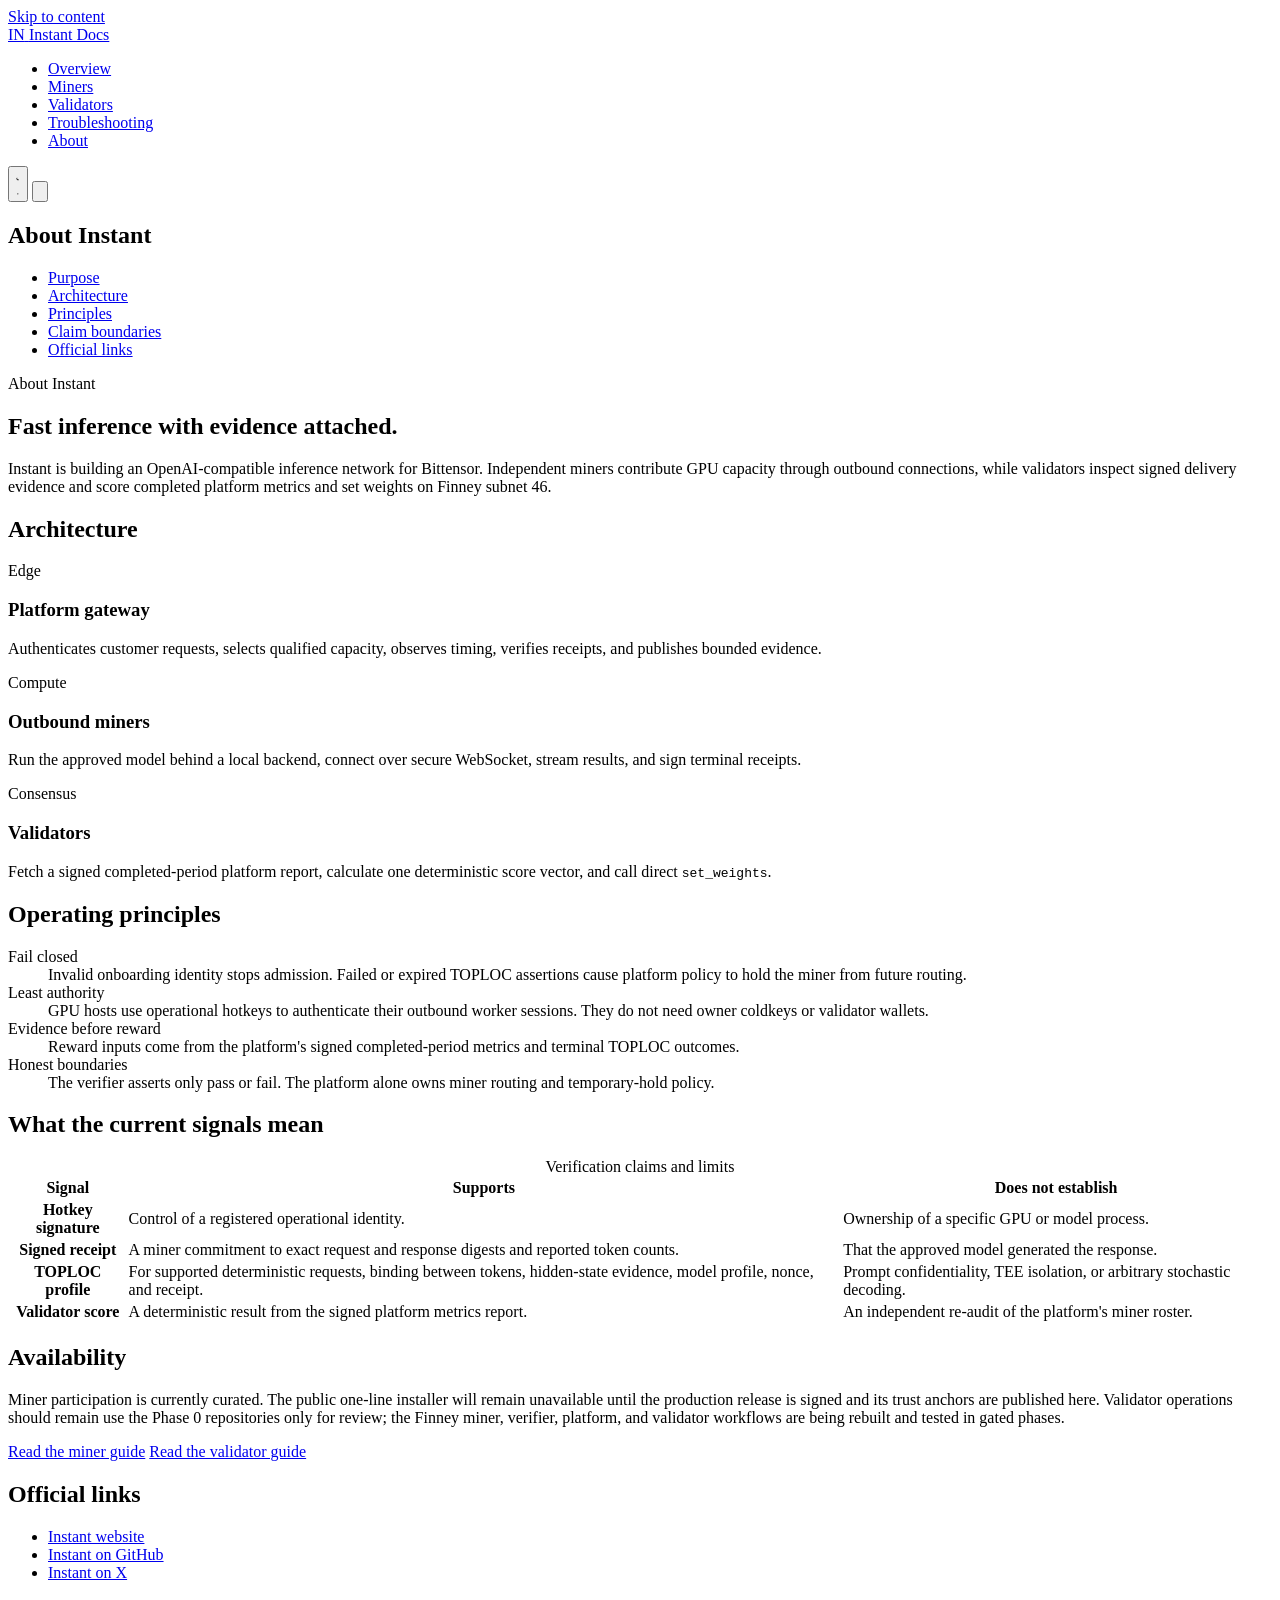
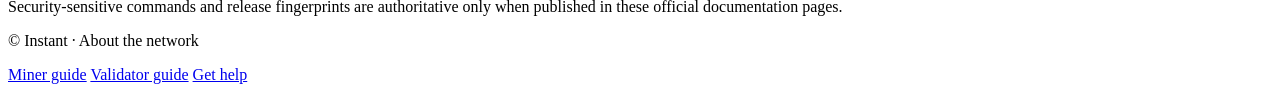
==== site/about/index.html @ 45af20dd "docs: publish MVP architecture guides" ====
<!doctype html>
<html lang="en">
  <head>
    <meta charset="utf-8">
    <meta name="viewport" content="width=device-width, initial-scale=1">
    <meta name="description" content="What Instant builds, how its inference network works, and what its verification signals do and do not prove.">
    <meta name="robots" content="index, follow">
    <meta id="theme-color" name="theme-color" content="#d9e0e9">
    <title>About Instant · Instant Docs</title>
    <link rel="canonical" href="https://instantsubnet.com/docs/about/">
    <link rel="icon" type="image/svg+xml" href="/docs/assets/favicon.svg">
    <link rel="stylesheet" href="/docs/assets/docs.css">
    <script src="/docs/assets/docs.js" defer></script>
  </head>
  <body>
    <a class="skip-link" href="/docs/about/#main-content">Skip to content</a>
    <header class="docs-header">
      <div class="docs-header-inner">
        <a class="docs-brand" href="/docs/" aria-label="Instant documentation home">
          <span class="docs-brand-mark" aria-hidden="true">IN</span>
          <span>Instant Docs</span>
        </a>
        <nav class="docs-nav" id="docs-nav" aria-label="Primary navigation">
          <ul>
            <li><a href="/docs/">Overview</a></li>
            <li><a href="/docs/miners/">Miners</a></li>
            <li><a href="/docs/validators/">Validators</a></li>
            <li><a href="/docs/troubleshooting/">Troubleshooting</a></li>
            <li><a href="/docs/about/" aria-current="page">About</a></li>
          </ul>
        </nav>
        <button class="theme-toggle" id="theme-toggle" type="button" aria-label="Switch theme">
          <svg class="theme-moon" viewBox="0 0 24 24" aria-hidden="true"><path d="M20 15.4A8.5 8.5 0 0 1 8.6 4 8.5 8.5 0 1 0 20 15.4Z"/></svg>
          <svg class="theme-sun" viewBox="0 0 24 24" aria-hidden="true"><circle cx="12" cy="12" r="3.5"/><path d="M12 2v2M12 20v2M4.9 4.9l1.4 1.4M17.7 17.7l1.4 1.4M2 12h2M20 12h2M4.9 19.1l1.4-1.4M17.7 6.3l1.4-1.4"/></svg>
        </button>
        <button class="docs-menu-toggle" id="docs-menu-toggle" type="button" aria-controls="docs-nav" aria-expanded="false" aria-label="Open documentation menu">
          <svg viewBox="0 0 24 24" aria-hidden="true"><path d="M4 7h16M4 12h16M4 17h16"/></svg>
        </button>
      </div>
    </header>

    <main class="docs-main" id="main-content">
      <aside class="docs-sidebar" aria-label="On this page">
        <h2>About Instant</h2>
        <nav aria-label="Page sections">
          <ul>
            <li><a href="/docs/about/#purpose">Purpose</a></li>
            <li><a href="/docs/about/#architecture">Architecture</a></li>
            <li><a href="/docs/about/#principles">Principles</a></li>
            <li><a href="/docs/about/#claims">Claim boundaries</a></li>
            <li><a href="/docs/about/#links">Official links</a></li>
          </ul>
        </nav>
      </aside>

      <article class="docs-content">
        <header class="page-header" id="purpose">
          <p class="eyebrow">About Instant</p>
          <h1>Fast inference with evidence attached.</h1>
          <p class="lede">
            Instant is building an OpenAI-compatible inference network for
            Bittensor. Independent miners contribute GPU capacity through outbound
            connections, while validators inspect signed delivery evidence and
            score completed platform metrics and set weights on Finney subnet 46.
          </p>
        </header>

        <section id="architecture" aria-labelledby="architecture-title">
          <h2 id="architecture-title">Architecture</h2>
          <div class="card-grid">
            <article class="card">
              <p class="eyebrow">Edge</p>
              <h3>Platform gateway</h3>
              <p>Authenticates customer requests, selects qualified capacity, observes timing, verifies receipts, and publishes bounded evidence.</p>
            </article>
            <article class="card">
              <p class="eyebrow">Compute</p>
              <h3>Outbound miners</h3>
              <p>Run the approved model behind a local backend, connect over secure WebSocket, stream results, and sign terminal receipts.</p>
            </article>
            <article class="card">
              <p class="eyebrow">Consensus</p>
              <h3>Validators</h3>
              <p>Fetch a signed completed-period platform report, calculate one deterministic score vector, and call direct <code>set_weights</code>.</p>
            </article>
          </div>
        </section>

        <section id="principles" aria-labelledby="principles-title">
          <h2 id="principles-title">Operating principles</h2>
          <dl class="principle-list">
            <div>
              <dt>Fail closed</dt>
              <dd>Invalid onboarding identity stops admission. Failed or expired TOPLOC assertions cause platform policy to hold the miner from future routing.</dd>
            </div>
            <div>
              <dt>Least authority</dt>
              <dd>GPU hosts use operational hotkeys to authenticate their outbound worker sessions. They do not need owner coldkeys or validator wallets.</dd>
            </div>
            <div>
              <dt>Evidence before reward</dt>
              <dd>Reward inputs come from the platform's signed completed-period metrics and terminal TOPLOC outcomes.</dd>
            </div>
            <div>
              <dt>Honest boundaries</dt>
              <dd>The verifier asserts only pass or fail. The platform alone owns miner routing and temporary-hold policy.</dd>
            </div>
          </dl>
        </section>

        <section id="claims" aria-labelledby="claims-title">
          <h2 id="claims-title">What the current signals mean</h2>
          <div class="table-wrap">
            <table>
              <caption>Verification claims and limits</caption>
              <thead>
                <tr><th scope="col">Signal</th><th scope="col">Supports</th><th scope="col">Does not establish</th></tr>
              </thead>
              <tbody>
                <tr><th scope="row">Hotkey signature</th><td>Control of a registered operational identity.</td><td>Ownership of a specific GPU or model process.</td></tr>
                <tr><th scope="row">Signed receipt</th><td>A miner commitment to exact request and response digests and reported token counts.</td><td>That the approved model generated the response.</td></tr>
                <tr><th scope="row">TOPLOC profile</th><td>For supported deterministic requests, binding between tokens, hidden-state evidence, model profile, nonce, and receipt.</td><td>Prompt confidentiality, TEE isolation, or arbitrary stochastic decoding.</td></tr>
                <tr><th scope="row">Validator score</th><td>A deterministic result from the signed platform metrics report.</td><td>An independent re-audit of the platform's miner roster.</td></tr>
              </tbody>
            </table>
          </div>
        </section>

        <section aria-labelledby="availability-title">
          <h2 id="availability-title">Availability</h2>
          <p>
            Miner participation is currently curated. The public one-line installer
            will remain unavailable until the production release is signed and its
            trust anchors are published here. Validator operations should remain
            use the Phase 0 repositories only for review; the Finney miner, verifier,
            platform, and validator workflows are being rebuilt and tested in gated phases.
          </p>
          <div class="actions">
            <a class="button button--primary" href="/docs/miners/">Read the miner guide</a>
            <a class="button" href="/docs/validators/">Read the validator guide</a>
          </div>
        </section>

        <section id="links" aria-labelledby="links-title">
          <h2 id="links-title">Official links</h2>
          <ul class="link-list">
            <li><a href="https://instantsubnet.com" rel="noopener noreferrer">Instant website</a></li>
            <li><a href="https://github.com/instant-subnet" rel="noopener noreferrer">Instant on GitHub</a></li>
            <li><a href="https://x.com/instantsubnet" rel="noopener noreferrer">Instant on X</a></li>
          </ul>
          <p>Security-sensitive commands and release fingerprints are authoritative only when published in these official documentation pages.</p>
        </section>
      </article>
    </main>

    <footer class="docs-footer">
      <div class="docs-footer-inner">
        <p>© <span data-current-year></span> Instant · About the network</p>
        <nav aria-label="Footer navigation">
          <a href="/docs/miners/">Miner guide</a>
          <a href="/docs/validators/">Validator guide</a>
          <a href="/docs/troubleshooting/">Get help</a>
        </nav>
      </div>
    </footer>
  </body>
</html>
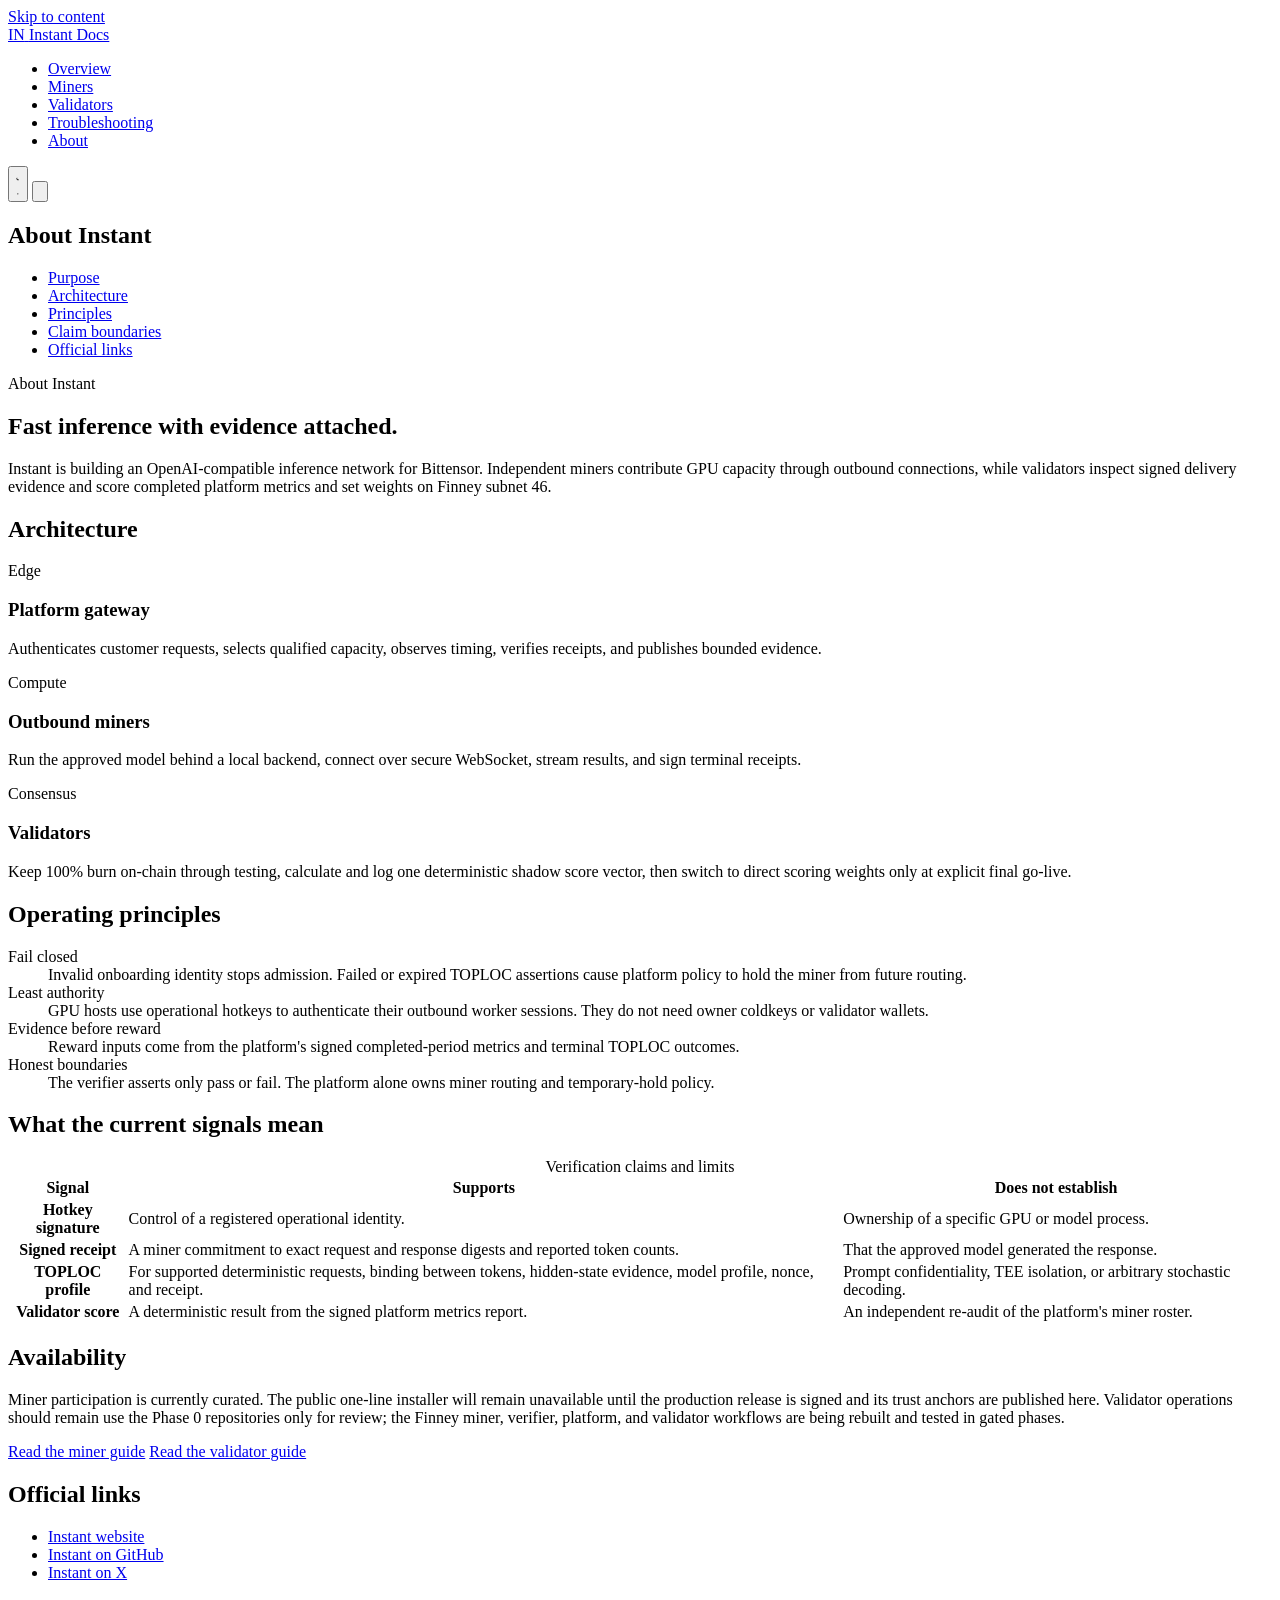
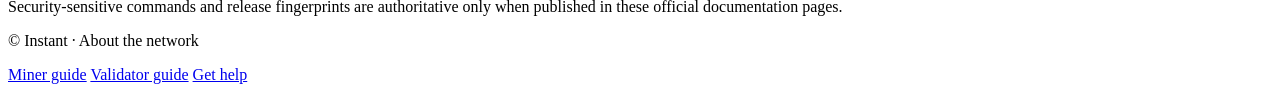
==== commit 5134137b: "docs: align public MVP launch policy" ====
--- a/site/about/index.html
+++ b/site/about/index.html
@@ -81,7 +81,7 @@
             <article class="card">
               <p class="eyebrow">Consensus</p>
               <h3>Validators</h3>
-              <p>Fetch a signed completed-period platform report, calculate one deterministic score vector, and call direct <code>set_weights</code>.</p>
+              <p>Keep 100% burn on-chain through testing, calculate and log one deterministic shadow score vector, then switch to direct scoring weights only at explicit final go-live.</p>
             </article>
           </div>
         </section>
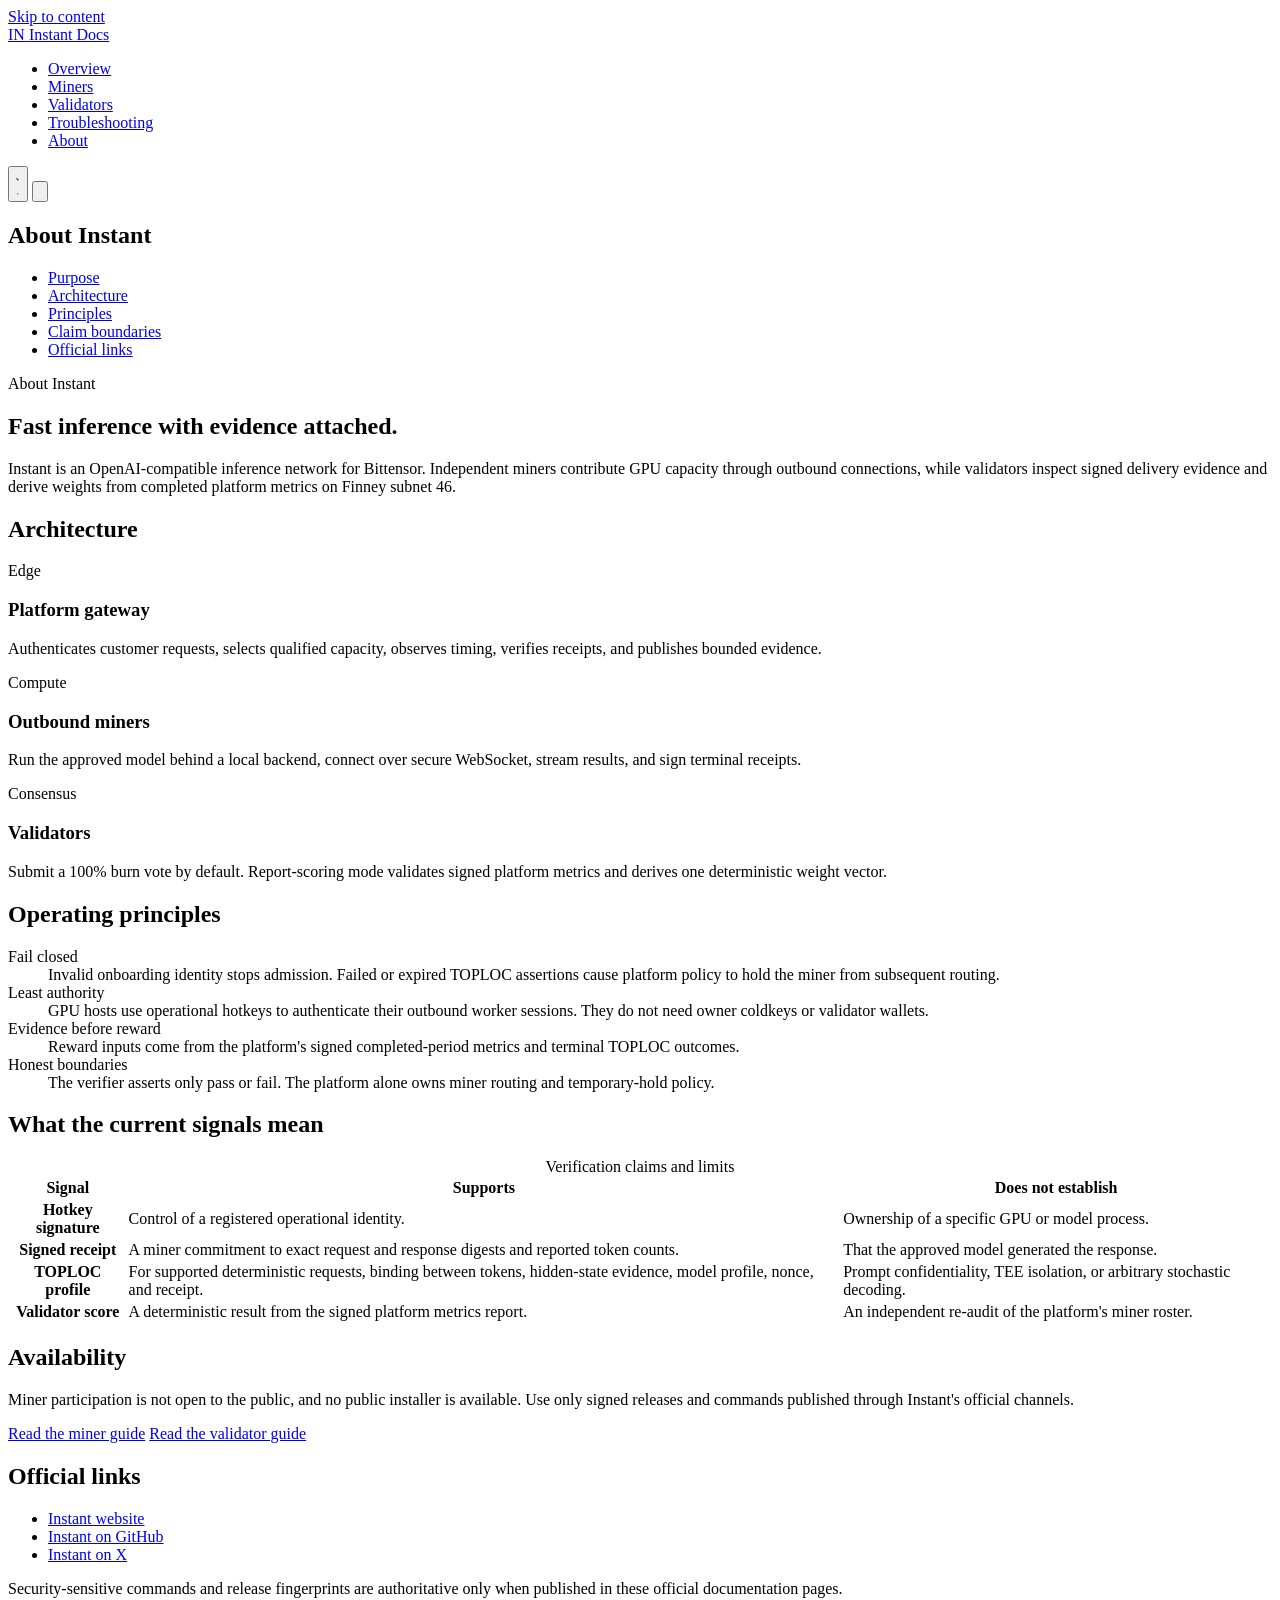
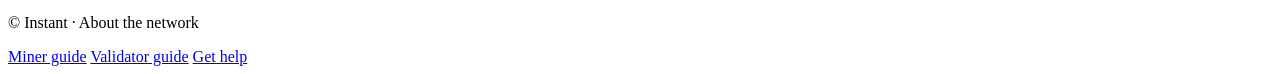
==== commit 098aae77: "docs: document public service behavior" ====
--- a/site/about/index.html
+++ b/site/about/index.html
@@ -58,10 +58,10 @@
           <p class="eyebrow">About Instant</p>
           <h1>Fast inference with evidence attached.</h1>
           <p class="lede">
-            Instant is building an OpenAI-compatible inference network for
+            Instant is an OpenAI-compatible inference network for
             Bittensor. Independent miners contribute GPU capacity through outbound
             connections, while validators inspect signed delivery evidence and
-            score completed platform metrics and set weights on Finney subnet 46.
+            derive weights from completed platform metrics on Finney subnet 46.
           </p>
         </header>
 
@@ -81,7 +81,7 @@
             <article class="card">
               <p class="eyebrow">Consensus</p>
               <h3>Validators</h3>
-              <p>Keep 100% burn on-chain through testing, calculate and log one deterministic shadow score vector, then switch to direct scoring weights only at explicit final go-live.</p>
+              <p>Submit a 100% burn vote by default. Report-scoring mode validates signed platform metrics and derives one deterministic weight vector.</p>
             </article>
           </div>
         </section>
@@ -91,7 +91,7 @@
           <dl class="principle-list">
             <div>
               <dt>Fail closed</dt>
-              <dd>Invalid onboarding identity stops admission. Failed or expired TOPLOC assertions cause platform policy to hold the miner from future routing.</dd>
+              <dd>Invalid onboarding identity stops admission. Failed or expired TOPLOC assertions cause platform policy to hold the miner from subsequent routing.</dd>
             </div>
             <div>
               <dt>Least authority</dt>
@@ -129,11 +129,9 @@
         <section aria-labelledby="availability-title">
           <h2 id="availability-title">Availability</h2>
           <p>
-            Miner participation is currently curated. The public one-line installer
-            will remain unavailable until the production release is signed and its
-            trust anchors are published here. Validator operations should remain
-            use the Phase 0 repositories only for review; the Finney miner, verifier,
-            platform, and validator workflows are being rebuilt and tested in gated phases.
+            Miner participation is not open to the public, and no public installer
+            is available. Use only signed releases and commands published through
+            Instant's official channels.
           </p>
           <div class="actions">
             <a class="button button--primary" href="/docs/miners/">Read the miner guide</a>
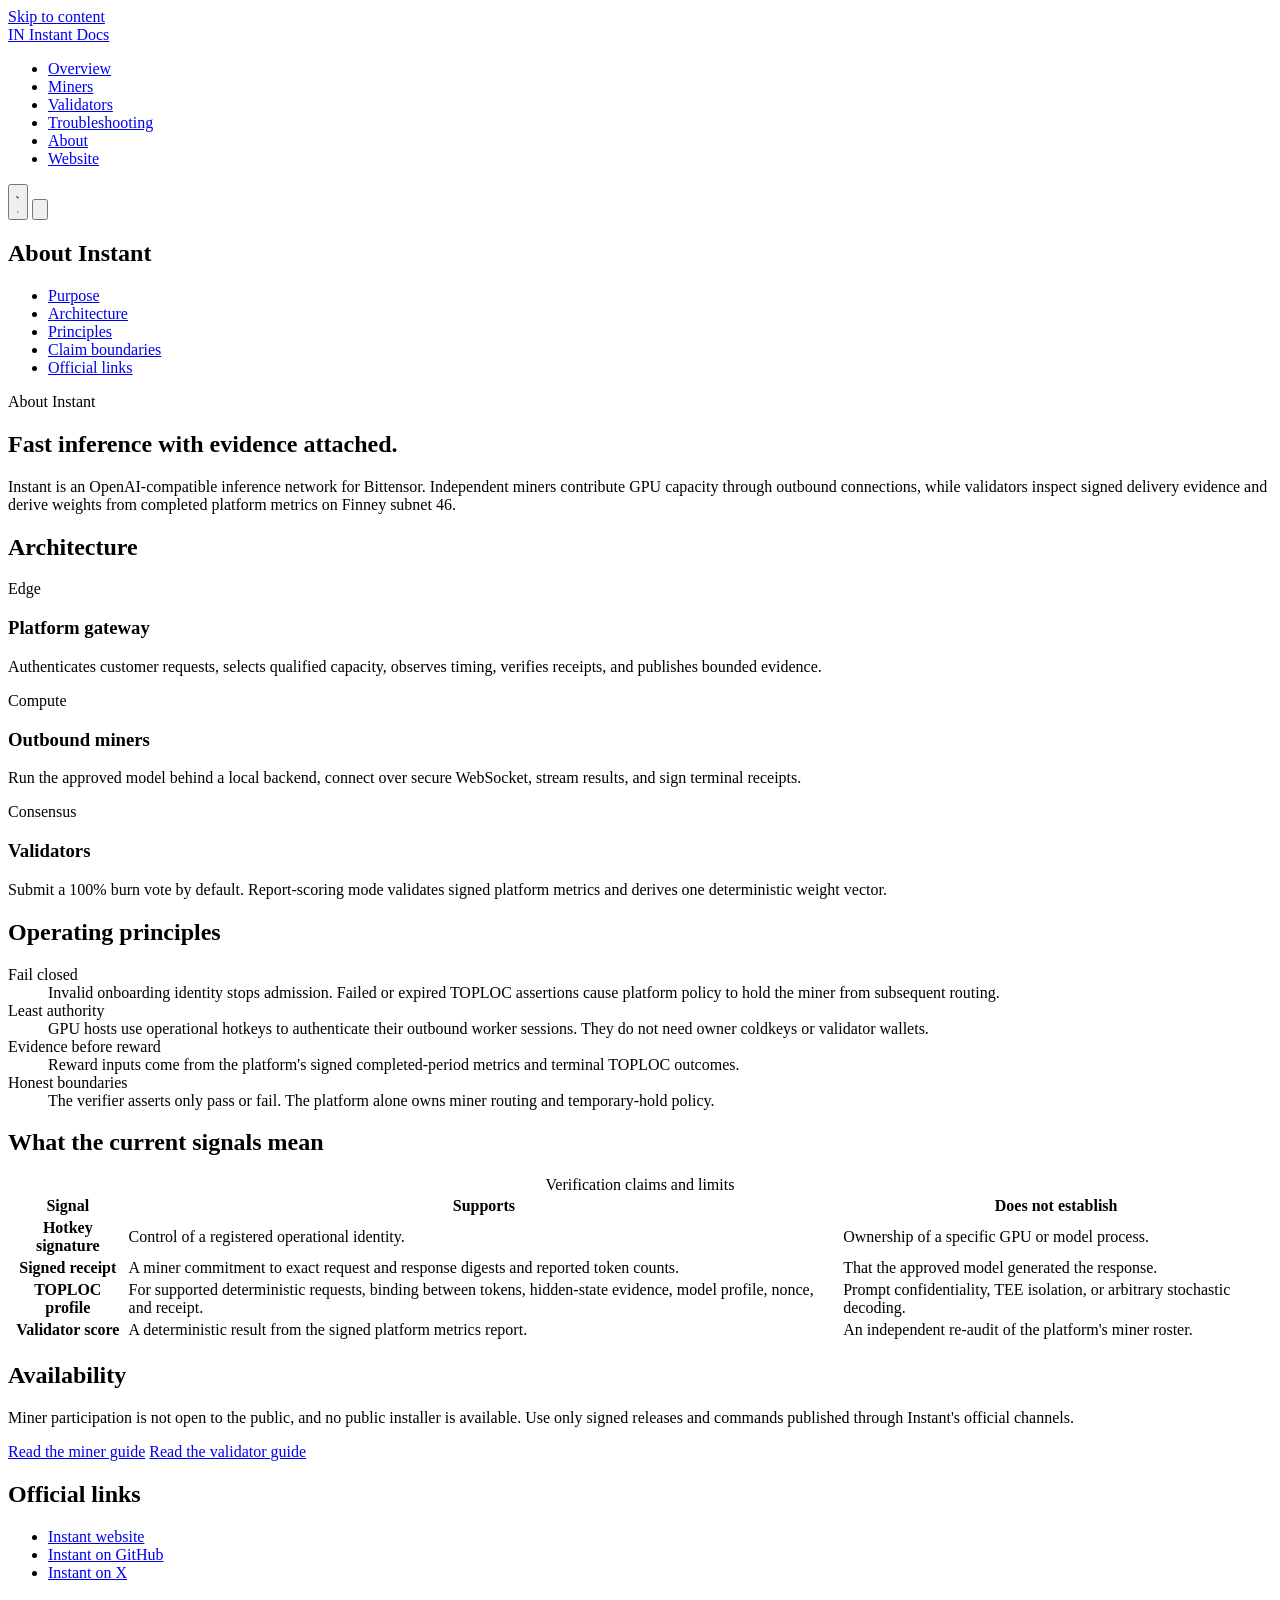
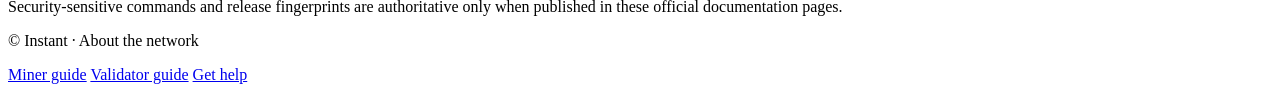
==== commit 260bd13a: "Link docs back to Instant website" ====
--- a/site/about/index.html
+++ b/site/about/index.html
@@ -7,26 +7,27 @@
     <meta name="robots" content="index, follow">
     <meta id="theme-color" name="theme-color" content="#d9e0e9">
     <title>About Instant · Instant Docs</title>
-    <link rel="canonical" href="https://instantsubnet.com/docs/about/">
-    <link rel="icon" type="image/svg+xml" href="/docs/assets/favicon.svg">
-    <link rel="stylesheet" href="/docs/assets/docs.css">
-    <script src="/docs/assets/docs.js" defer></script>
+    <link rel="canonical" href="https://docs.instantsubnet.com/about/">
+    <link rel="icon" type="image/svg+xml" href="/assets/favicon.svg">
+    <link rel="stylesheet" href="/assets/docs.css">
+    <script src="/assets/docs.js" defer></script>
   </head>
   <body>
-    <a class="skip-link" href="/docs/about/#main-content">Skip to content</a>
+    <a class="skip-link" href="/about/#main-content">Skip to content</a>
     <header class="docs-header">
       <div class="docs-header-inner">
-        <a class="docs-brand" href="/docs/" aria-label="Instant documentation home">
+        <a class="docs-brand" href="/" aria-label="Instant documentation home">
           <span class="docs-brand-mark" aria-hidden="true">IN</span>
           <span>Instant Docs</span>
         </a>
         <nav class="docs-nav" id="docs-nav" aria-label="Primary navigation">
           <ul>
-            <li><a href="/docs/">Overview</a></li>
-            <li><a href="/docs/miners/">Miners</a></li>
-            <li><a href="/docs/validators/">Validators</a></li>
-            <li><a href="/docs/troubleshooting/">Troubleshooting</a></li>
-            <li><a href="/docs/about/" aria-current="page">About</a></li>
+            <li><a href="/">Overview</a></li>
+            <li><a href="/miners/">Miners</a></li>
+            <li><a href="/validators/">Validators</a></li>
+            <li><a href="/troubleshooting/">Troubleshooting</a></li>
+            <li><a href="/about/" aria-current="page">About</a></li>
+            <li><a href="https://instantsubnet.com/">Website</a></li>
           </ul>
         </nav>
         <button class="theme-toggle" id="theme-toggle" type="button" aria-label="Switch theme">
@@ -44,11 +45,11 @@
         <h2>About Instant</h2>
         <nav aria-label="Page sections">
           <ul>
-            <li><a href="/docs/about/#purpose">Purpose</a></li>
-            <li><a href="/docs/about/#architecture">Architecture</a></li>
-            <li><a href="/docs/about/#principles">Principles</a></li>
-            <li><a href="/docs/about/#claims">Claim boundaries</a></li>
-            <li><a href="/docs/about/#links">Official links</a></li>
+            <li><a href="/about/#purpose">Purpose</a></li>
+            <li><a href="/about/#architecture">Architecture</a></li>
+            <li><a href="/about/#principles">Principles</a></li>
+            <li><a href="/about/#claims">Claim boundaries</a></li>
+            <li><a href="/about/#links">Official links</a></li>
           </ul>
         </nav>
       </aside>
@@ -134,8 +135,8 @@
             Instant's official channels.
           </p>
           <div class="actions">
-            <a class="button button--primary" href="/docs/miners/">Read the miner guide</a>
-            <a class="button" href="/docs/validators/">Read the validator guide</a>
+            <a class="button button--primary" href="/miners/">Read the miner guide</a>
+            <a class="button" href="/validators/">Read the validator guide</a>
           </div>
         </section>
 
@@ -155,9 +156,9 @@
       <div class="docs-footer-inner">
         <p>© <span data-current-year></span> Instant · About the network</p>
         <nav aria-label="Footer navigation">
-          <a href="/docs/miners/">Miner guide</a>
-          <a href="/docs/validators/">Validator guide</a>
-          <a href="/docs/troubleshooting/">Get help</a>
+          <a href="/miners/">Miner guide</a>
+          <a href="/validators/">Validator guide</a>
+          <a href="/troubleshooting/">Get help</a>
         </nav>
       </div>
     </footer>
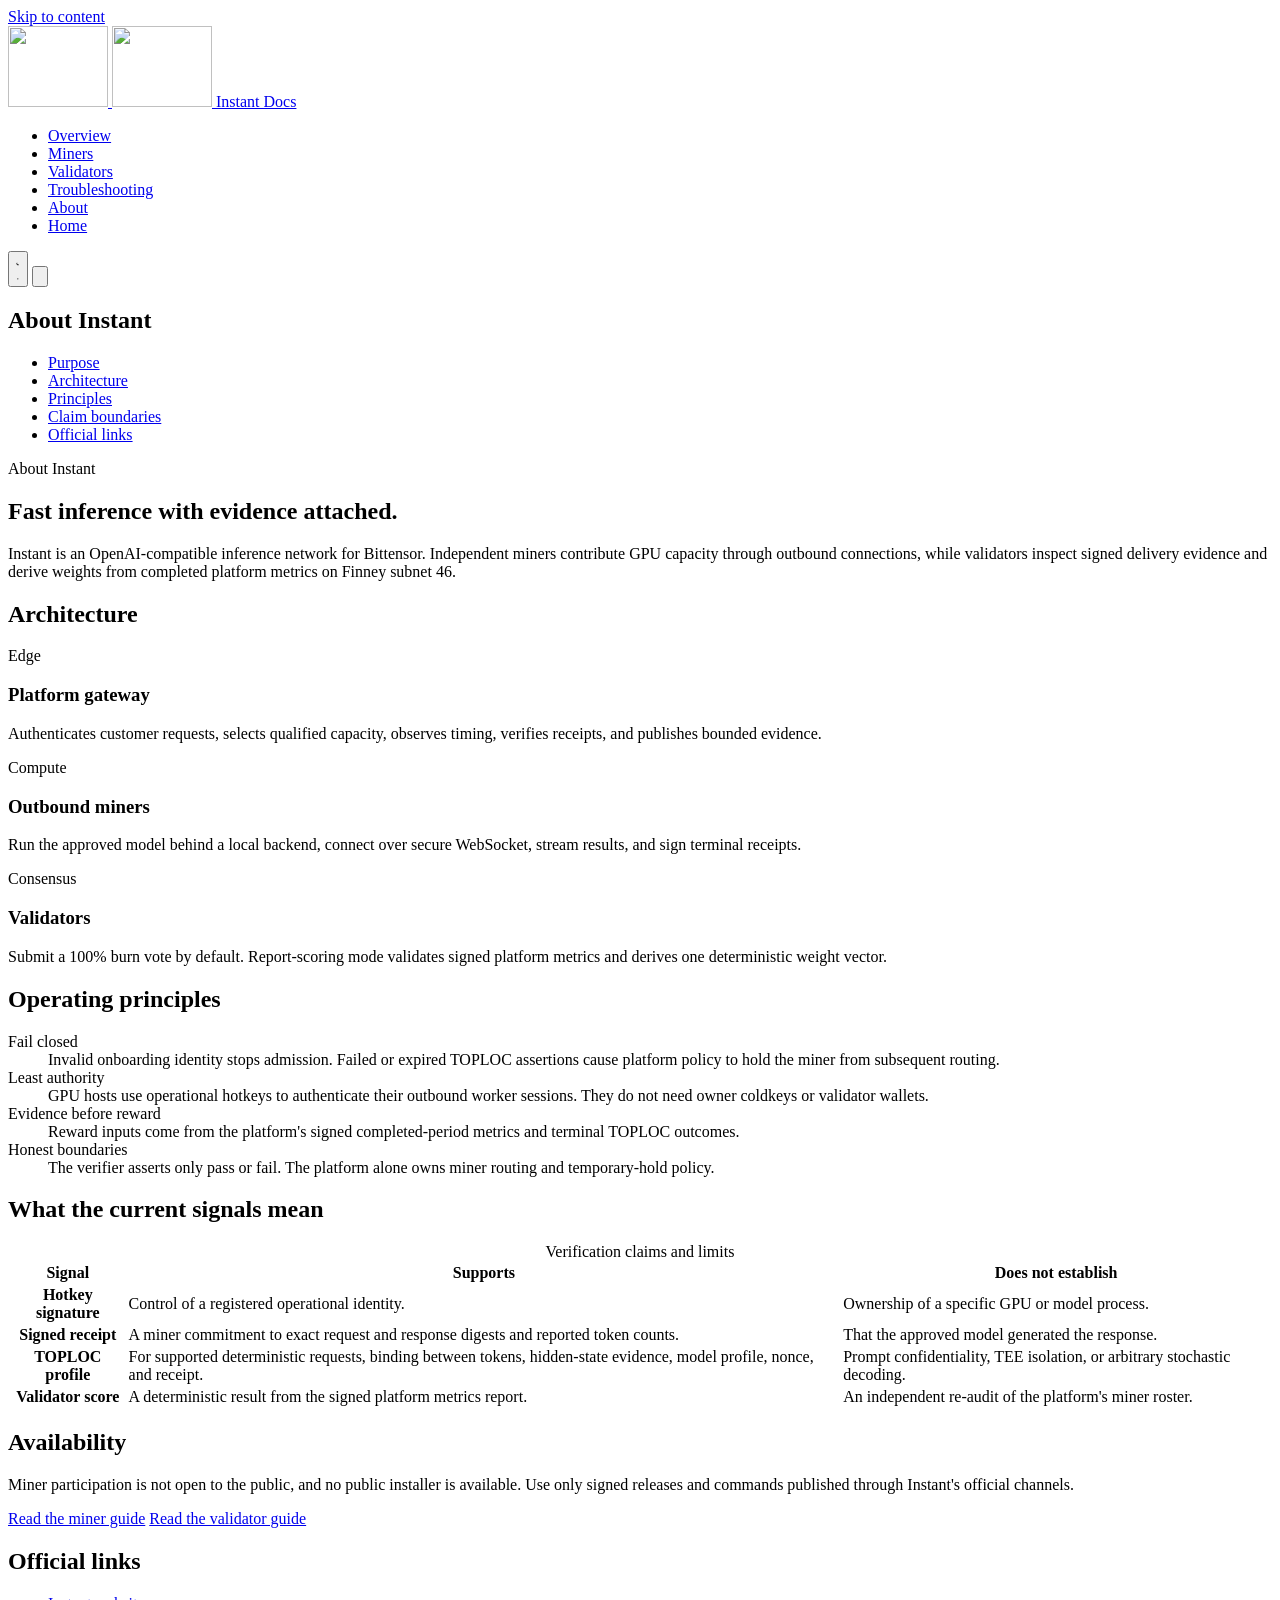
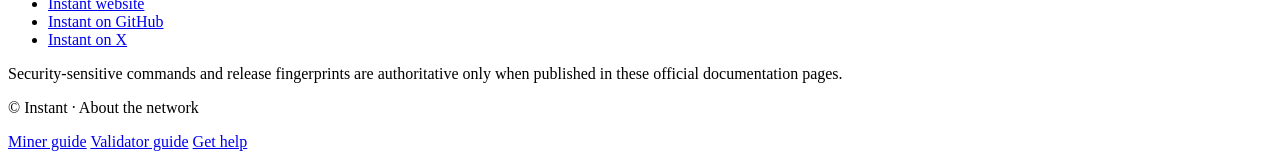
==== commit c136f525: "Refine docs header branding" ====
--- a/site/about/index.html
+++ b/site/about/index.html
@@ -17,7 +17,10 @@
     <header class="docs-header">
       <div class="docs-header-inner">
         <a class="docs-brand" href="/" aria-label="Instant documentation home">
-          <span class="docs-brand-mark" aria-hidden="true">IN</span>
+          <span class="docs-brand-mark" aria-hidden="true">
+            <img class="docs-brand-mark-light" src="/assets/instant-mark-light.svg" alt="" width="100" height="81">
+            <img class="docs-brand-mark-dark" src="/assets/instant-mark-dark.svg" alt="" width="100" height="81">
+          </span>
           <span>Instant Docs</span>
         </a>
         <nav class="docs-nav" id="docs-nav" aria-label="Primary navigation">
@@ -27,7 +30,7 @@
             <li><a href="/validators/">Validators</a></li>
             <li><a href="/troubleshooting/">Troubleshooting</a></li>
             <li><a href="/about/" aria-current="page">About</a></li>
-            <li><a href="https://instantsubnet.com/">Website</a></li>
+            <li><a href="https://instantsubnet.com/">Home</a></li>
           </ul>
         </nav>
         <button class="theme-toggle" id="theme-toggle" type="button" aria-label="Switch theme">
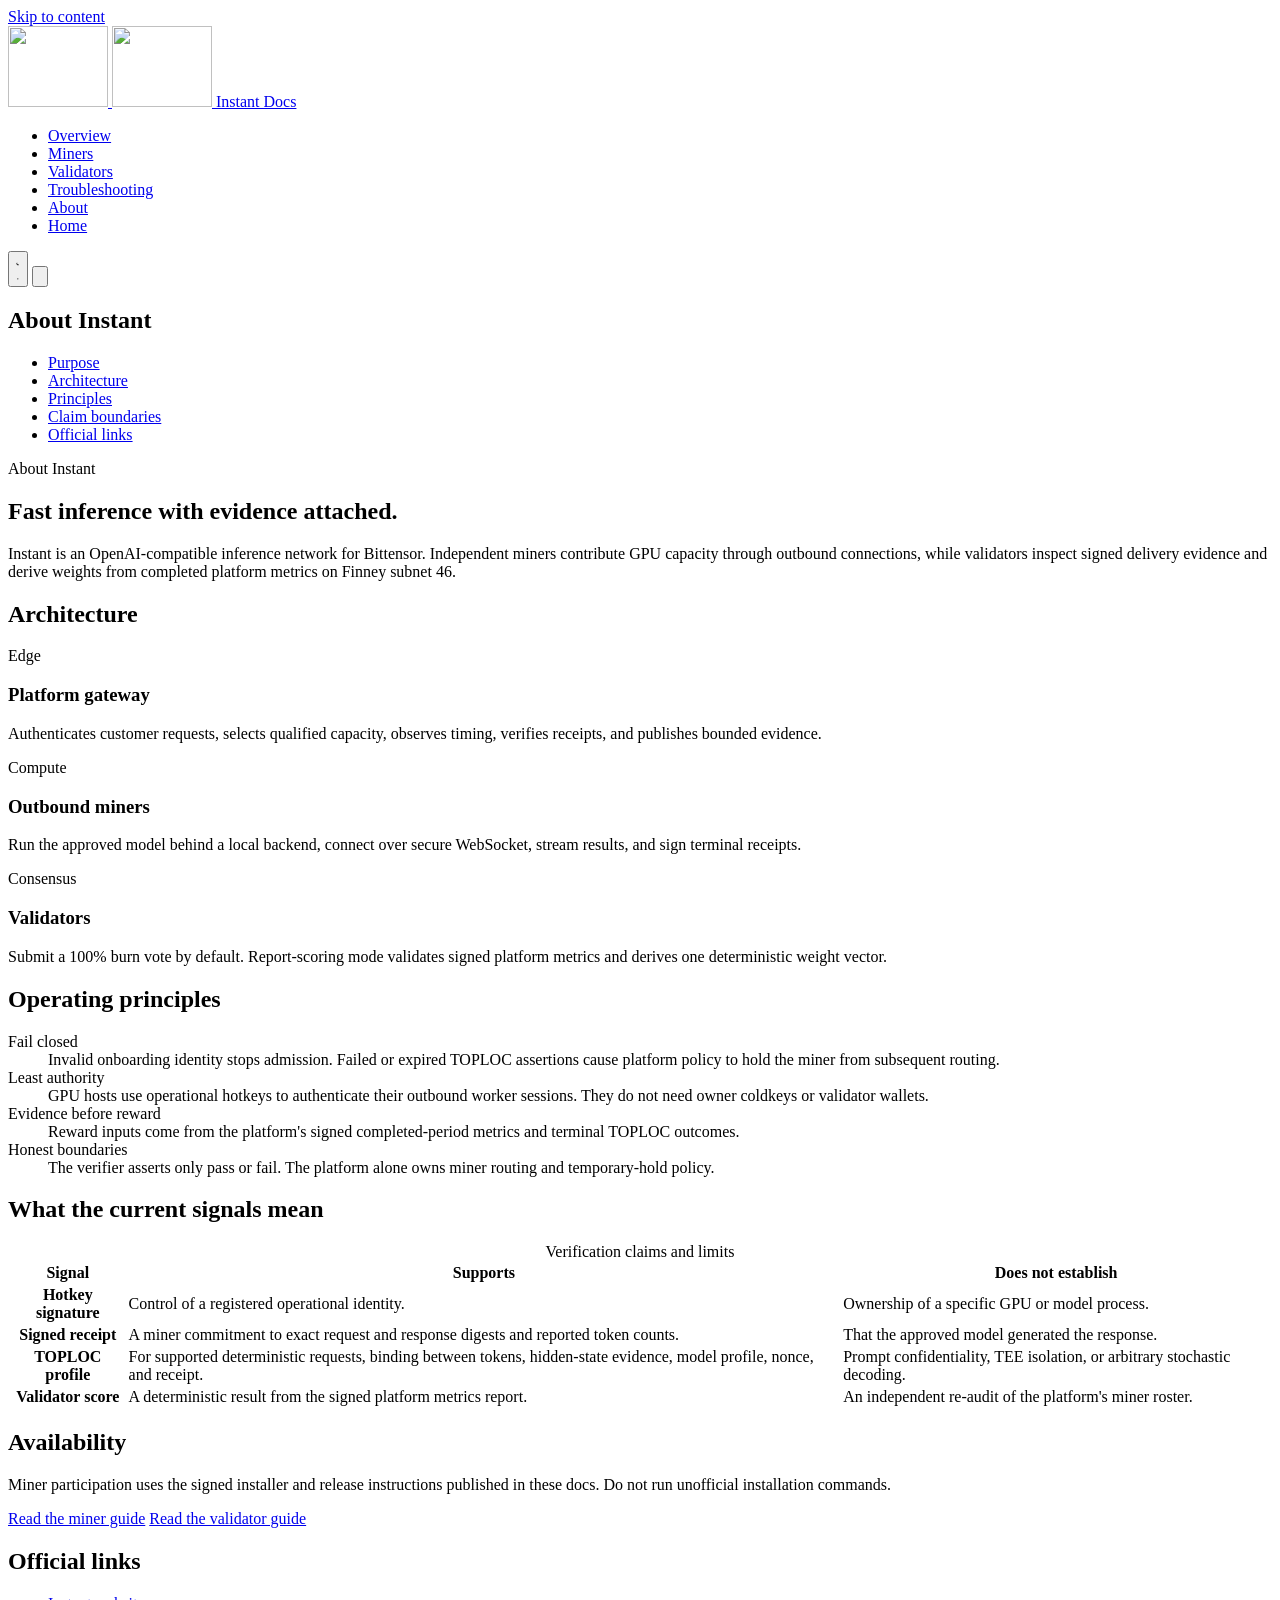
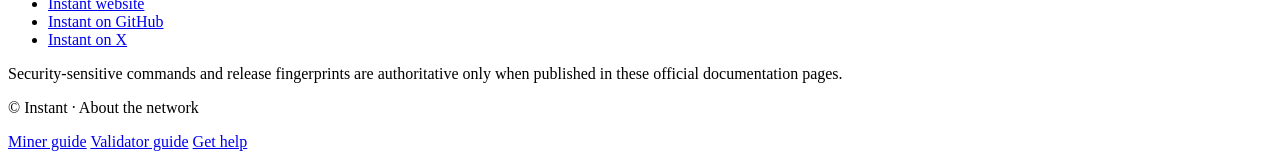
==== commit 7fc1338d: "docs: complete miner operations guide" ====
--- a/site/about/index.html
+++ b/site/about/index.html
@@ -133,9 +133,8 @@
         <section aria-labelledby="availability-title">
           <h2 id="availability-title">Availability</h2>
           <p>
-            Miner participation is not open to the public, and no public installer
-            is available. Use only signed releases and commands published through
-            Instant's official channels.
+            Miner participation uses the signed installer and release instructions
+            published in these docs. Do not run unofficial installation commands.
           </p>
           <div class="actions">
             <a class="button button--primary" href="/miners/">Read the miner guide</a>
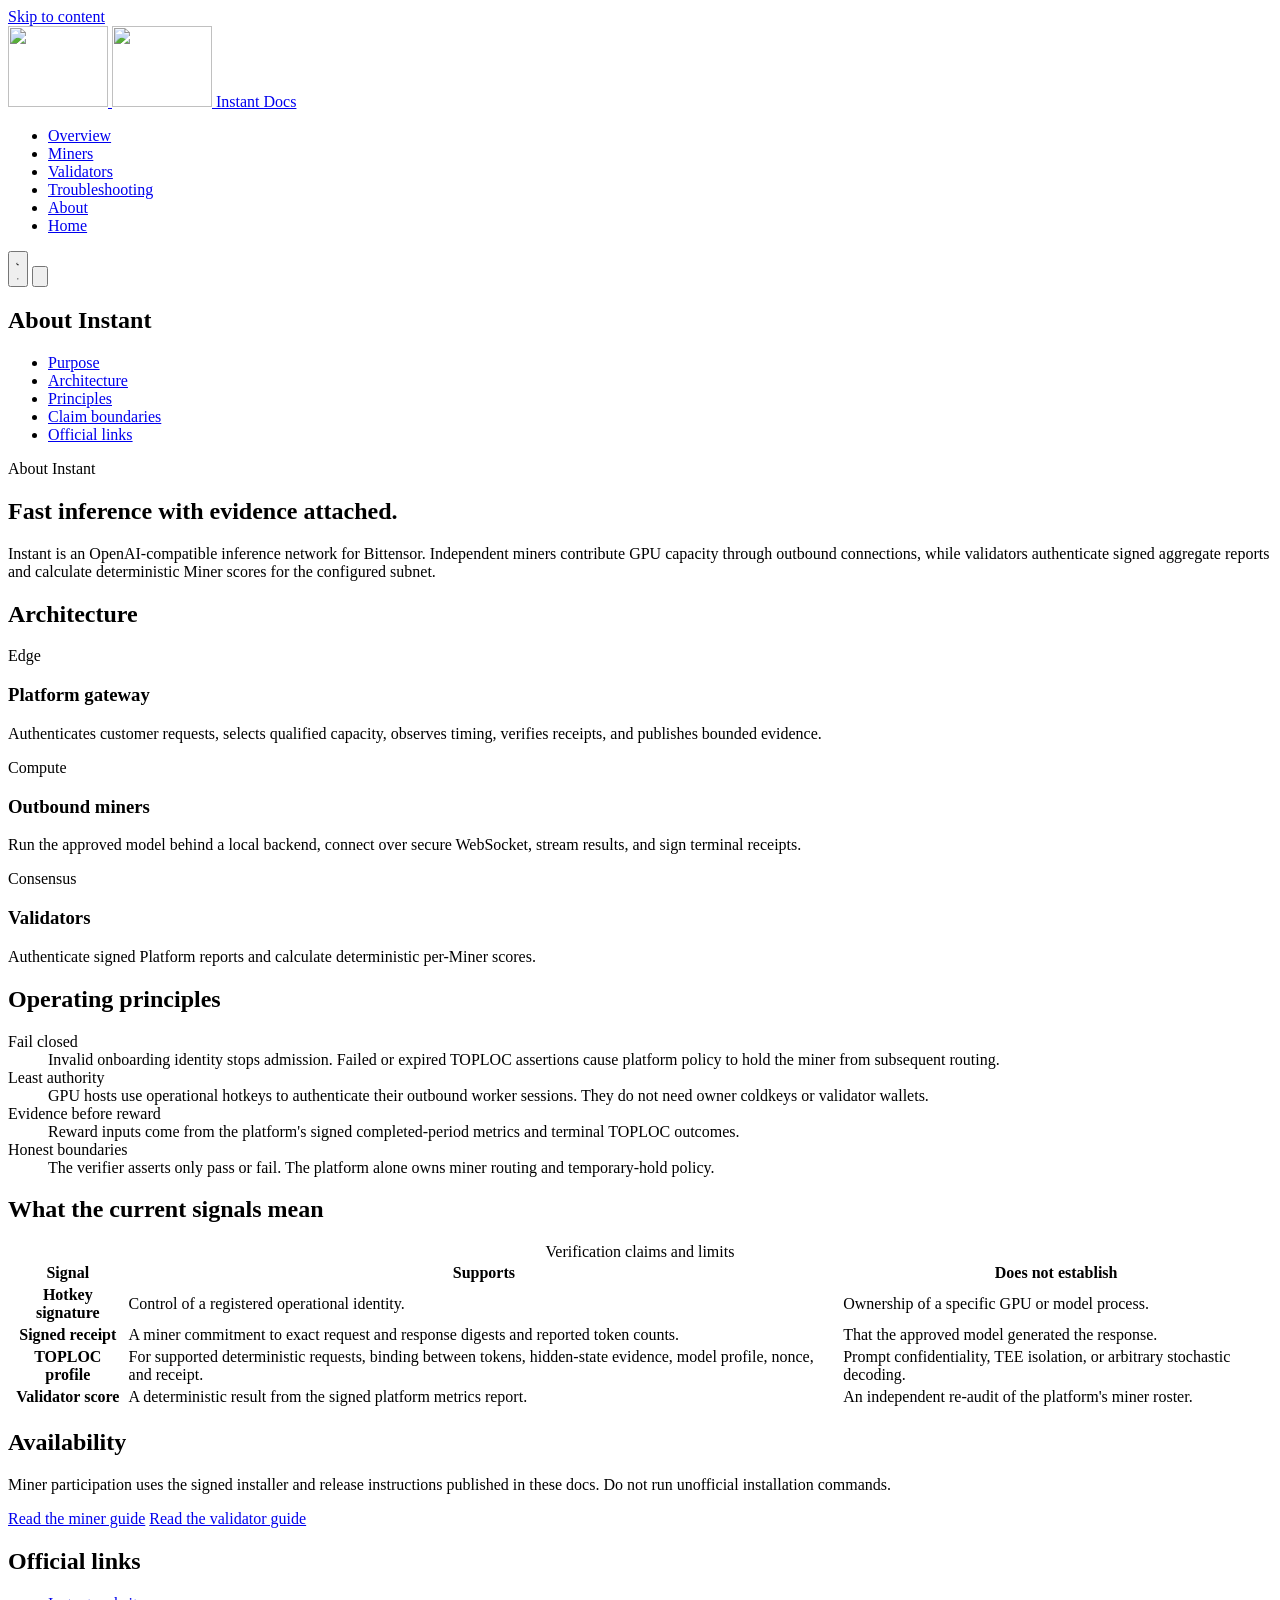
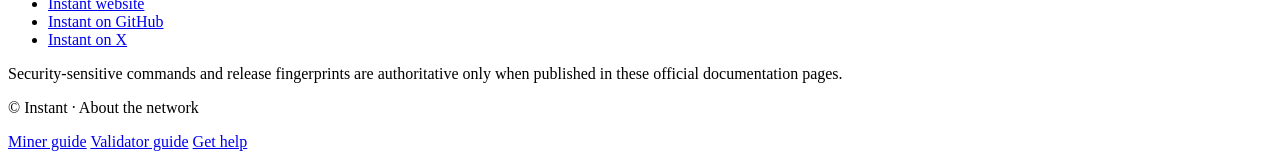
==== commit e5faa739: "docs: complete miner and validator guides" ====
--- a/site/about/index.html
+++ b/site/about/index.html
@@ -64,8 +64,8 @@
           <p class="lede">
             Instant is an OpenAI-compatible inference network for
             Bittensor. Independent miners contribute GPU capacity through outbound
-            connections, while validators inspect signed delivery evidence and
-            derive weights from completed platform metrics on Finney subnet 46.
+            connections, while validators authenticate signed aggregate reports and
+            calculate deterministic Miner scores for the configured subnet.
           </p>
         </header>
 
@@ -85,7 +85,7 @@
             <article class="card">
               <p class="eyebrow">Consensus</p>
               <h3>Validators</h3>
-              <p>Submit a 100% burn vote by default. Report-scoring mode validates signed platform metrics and derives one deterministic weight vector.</p>
+              <p>Authenticate signed Platform reports and calculate deterministic per-Miner scores.</p>
             </article>
           </div>
         </section>
